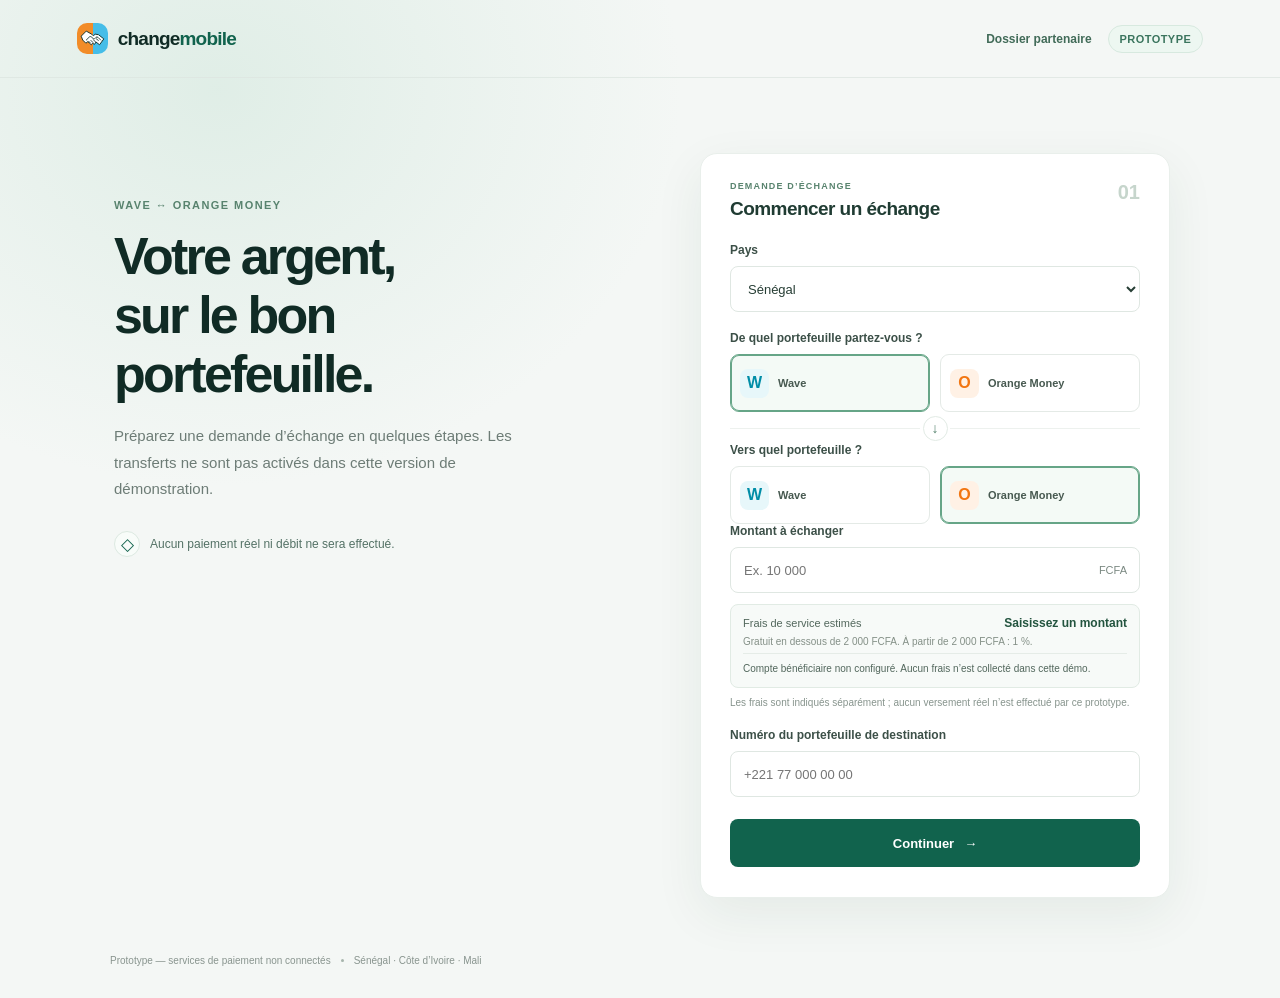
==== index.html @ ef7eeb21 "Add files via upload" ====
<!doctype html>
<html lang="fr">
  <head>
    <meta charset="UTF-8" />
    <meta name="viewport" content="width=device-width, initial-scale=1" />
    <meta name="theme-color" content="#102b25" />
    <meta name="apple-mobile-web-app-capable" content="yes" />
    <meta name="apple-mobile-web-app-status-bar-style" content="default" />
    <meta name="apple-mobile-web-app-title" content="Change Mobile" />
    <meta
      name="description"
      content="Prototype de demandes d'échange entre portefeuilles mobile money."
    />
    <title>Change Mobile — Échange mobile money</title>
    <link rel="manifest" href="manifest.json" />
    <link rel="icon" href="icon.svg" type="image/svg+xml" />
    <link rel="apple-touch-icon" href="apple-touch-icon.png" />
    <link rel="stylesheet" href="styles.css" />
    <script src="app.js" defer></script>
  </head>
  <body>
    <header class="topbar">
      <a class="brand" href="#" aria-label="Change Mobile, accueil">
        <span class="brand-mark" aria-hidden="true">
          <svg viewBox="0 0 64 48" focusable="false">
            <path class="handshake-shape" d="M3 18 16 5l14 8 4 4 5-4 8 1 14 11-11 15-9-7-4 6-5-3-3 4-5-4-4-4-5 4-8-8Z" />
            <path class="handshake-detail" d="m16 28 8-8a4 4 0 0 1 5 0l7 6 5-5a4 4 0 0 1 5 0l7 7M22 31l4 4m2-6 5 5m2-6 5 5m2-8 5 4" />
          </svg>
        </span>
        <span>change<span class="brand-light">mobile</span></span>
      </a>
      <nav class="topbar-actions" aria-label="Navigation principale">
        <a class="partner-link" href="presentation-partenaire.html">Dossier partenaire</a>
        <span class="prototype-badge">Prototype</span>
      </nav>
    </header>

    <main class="layout">
      <section class="intro" aria-labelledby="page-title">
        <p class="eyebrow">WAVE ↔ ORANGE MONEY</p>
        <h1 id="page-title">Votre argent,<br />sur le bon portefeuille.</h1>
        <p class="intro-copy">
          Préparez une demande d’échange en quelques étapes. Les transferts ne
          sont pas activés dans cette version de démonstration.
        </p>
        <div class="trust-note">
          <span class="lock-icon" aria-hidden="true">◇</span>
          <span>Aucun paiement réel ni débit ne sera effectué.</span>
        </div>
      </section>

      <section class="panel" aria-labelledby="form-title">
        <div class="panel-heading">
          <div>
            <p class="step-label">DEMANDE D’ÉCHANGE</p>
            <h2 id="form-title">Commencer un échange</h2>
          </div>
          <span class="step-number" aria-hidden="true">01</span>
        </div>

        <form id="exchange-form">
          <label for="country">Pays</label>
          <select id="country" name="country" required>
            <option value="SN">Sénégal</option>
            <option value="CI">Côte d’Ivoire</option>
            <option value="ML">Mali</option>
          </select>

          <fieldset class="wallet-fieldset">
            <legend>De quel portefeuille partez-vous ?</legend>
            <div class="wallet-options">
              <label class="wallet-option">
                <input type="radio" name="source" value="Wave" checked />
                <span class="wallet-card wave-card">
                  <span class="wallet-logo wave-logo" aria-hidden="true">W</span>
                  <span>Wave</span>
                </span>
              </label>
              <label class="wallet-option">
                <input type="radio" name="source" value="Orange Money" />
                <span class="wallet-card orange-card">
                  <span class="wallet-logo orange-logo" aria-hidden="true">O</span>
                  <span>Orange Money</span>
                </span>
              </label>
            </div>
          </fieldset>

          <div class="direction-row" aria-hidden="true">
            <span></span>
            <span class="direction-icon">↓</span>
            <span></span>
          </div>

          <fieldset class="wallet-fieldset destination-fieldset">
            <legend>Vers quel portefeuille ?</legend>
            <div class="wallet-options">
              <label class="wallet-option">
                <input type="radio" name="destination" value="Wave" />
                <span class="wallet-card wave-card">
                  <span class="wallet-logo wave-logo" aria-hidden="true">W</span>
                  <span>Wave</span>
                </span>
              </label>
              <label class="wallet-option">
                <input type="radio" name="destination" value="Orange Money" checked />
                <span class="wallet-card orange-card">
                  <span class="wallet-logo orange-logo" aria-hidden="true">O</span>
                  <span>Orange Money</span>
                </span>
              </label>
            </div>
          </fieldset>

          <label for="amount">Montant à échanger</label>
          <div class="amount-wrap">
            <input
              id="amount"
              name="amount"
              type="number"
              min="1"
              step="1"
              inputmode="numeric"
              placeholder="Ex. 10 000"
              required
            />
            <span id="currency-label" class="currency-label">FCFA</span>
          </div>
          <div class="fee-estimate" aria-live="polite">
            <span>Frais de service estimés</span>
            <strong id="fee-amount">Saisissez un montant</strong>
            <p id="fee-note">Gratuit en dessous de 2 000 FCFA. À partir de 2 000 FCFA : 1 %.</p>
            <p class="fee-recipient">Compte bénéficiaire non configuré. Aucun frais n’est collecté dans cette démo.</p>
          </div>
          <p class="field-hint">Les frais sont indiqués séparément ; aucun versement réel n’est effectué par ce prototype.</p>

          <label for="phone">Numéro du portefeuille de destination</label>
          <input
            id="phone"
            name="phone"
            type="tel"
            inputmode="tel"
            autocomplete="tel"
            placeholder="+221 77 000 00 00"
            required
          />

          <button class="submit-button" type="submit">
            Continuer <span aria-hidden="true">→</span>
          </button>
          <p id="form-error" class="form-message error-message" role="alert"></p>
        </form>
      </section>

      <section id="request-section" class="request-section" aria-live="polite" hidden>
        <div class="request-card">
          <div class="request-icon" aria-hidden="true">✓</div>
          <div class="request-content">
            <p class="step-label">DEMANDE DE DÉMONSTRATION</p>
            <h2>Demande enregistrée</h2>
            <p id="request-summary"></p>
            <p class="request-warning">
              Ceci est une simulation locale. Aucun transfert n’a été effectué.
            </p>
          </div>
        </div>
      </section>

      <footer class="page-footer">
        <span>Prototype — services de paiement non connectés</span>
        <span class="footer-dot" aria-hidden="true"></span>
        <span>Sénégal · Côte d’Ivoire · Mali</span>
      </footer>
    </main>

    <script>
      if ("serviceWorker" in navigator && location.protocol !== "file:") {
        window.addEventListener("load", () => {
          navigator.serviceWorker.register("./service-worker.js");
        });
      }
    </script>
  </body>
</html>
---- styles.css ----
:root {
  color-scheme: light;
  font-family: "Segoe UI", sans-serif;
  color: #17352e;
  background: #f4f7f5;
  font-synthesis: none;
  text-rendering: optimizeLegibility;
  --green: #11634d;
  --dark-green: #102b25;
  --muted: #75827d;
  --line: #e4eae6;
}

* {
  box-sizing: border-box;
}

body {
  min-width: 320px;
  min-height: 100vh;
  margin: 0;
  background:
    radial-gradient(ellipse at 17% 9%, rgba(209, 231, 220, 0.58), transparent 29rem),
    #f4f7f5;
}

button,
input,
select {
  font: inherit;
}

.topbar {
  height: 78px;
  padding: 0 clamp(22px, 6vw, 92px);
  display: flex;
  align-items: center;
  justify-content: space-between;
  border-bottom: 1px solid rgba(222, 231, 225, 0.8);
}

.brand {
  display: inline-flex;
  align-items: center;
  gap: 10px;
  color: var(--dark-green);
  font-family: "Segoe UI", sans-serif;
  font-size: 19px;
  font-weight: 800;
  letter-spacing: -0.8px;
  text-decoration: none;
}

.brand-mark {
  width: 31px;
  height: 31px;
  display: grid;
  place-items: center;
  border-radius: 10px;
  background: linear-gradient(90deg, #f28c28 0 50%, #45bde8 50% 100%);
  color: white;
}

.brand-mark svg {
  width: 25px;
  height: 23px;
  overflow: visible;
}

.handshake-shape {
  fill: #fff;
  stroke: #17352e;
  stroke-linejoin: round;
  stroke-width: 2.5;
}

.handshake-detail {
  fill: none;
  stroke: #17352e;
  stroke-linecap: round;
  stroke-linejoin: round;
  stroke-width: 2.3;
}

.brand-light {
  color: var(--green);
}

.prototype-badge {
  padding: 7px 11px;
  border: 1px solid #d7e9df;
  border-radius: 30px;
  color: #3b755e;
  background: #edf7f1;
  font-size: 11px;
  font-weight: 700;
  letter-spacing: 0.04em;
  text-transform: uppercase;
}

.topbar-actions {
  display: flex;
  align-items: center;
  gap: 16px;
}

.partner-link {
  color: #416b58;
  font-size: 12px;
  font-weight: 600;
  text-decoration: none;
}

.partner-link:hover {
  color: var(--green);
  text-decoration: underline;
}

.layout {
  width: min(1060px, calc(100% - 44px));
  margin: 0 auto;
  display: grid;
  grid-template-columns: minmax(0, 1fr) minmax(390px, 470px);
  column-gap: clamp(42px, 8vw, 112px);
  align-items: start;
  padding: 75px 0 32px;
}

.intro {
  padding: 46px 0 0 4px;
}

.eyebrow,
.step-label {
  margin: 0 0 16px;
  color: #58836e;
  font-size: 11px;
  font-weight: 700;
  letter-spacing: 0.13em;
}

h1,
h2,
p {
  margin-top: 0;
}

h1 {
  margin-bottom: 20px;
  color: var(--dark-green);
  font-family: "Segoe UI", sans-serif;
  font-size: clamp(36px, 4.2vw, 52px);
  font-weight: 700;
  letter-spacing: -2.8px;
  line-height: 1.13;
}

.intro-copy {
  max-width: 415px;
  margin-bottom: 29px;
  color: #6d7c76;
  font-size: 15px;
  line-height: 1.75;
}

.trust-note {
  display: flex;
  align-items: center;
  gap: 10px;
  color: #547266;
  font-size: 12px;
}

.lock-icon {
  width: 26px;
  height: 26px;
  display: grid;
  place-items: center;
  border: 1px solid #dce9e1;
  border-radius: 50%;
  background: #f8fcf9;
  color: var(--green);
  font-size: 17px;
}

.panel {
  padding: 27px 29px 30px;
  border: 1px solid #e9efeb;
  border-radius: 17px;
  background: #fff;
  box-shadow: 0 16px 50px rgba(28, 64, 48, 0.07);
}

.panel-heading {
  display: flex;
  align-items: flex-start;
  justify-content: space-between;
  margin-bottom: 23px;
}

.panel-heading .step-label {
  margin-bottom: 7px;
  font-size: 9px;
}

h2 {
  margin-bottom: 0;
  color: #203c33;
  font-family: "Segoe UI", sans-serif;
  font-size: 19px;
  letter-spacing: -0.55px;
}

.step-number {
  color: #c6d5cc;
  font-family: "Segoe UI", sans-serif;
  font-size: 20px;
  font-weight: 700;
}

form > label,
.wallet-fieldset legend {
  display: block;
  margin-bottom: 9px;
  color: #3c5048;
  font-size: 12px;
  font-weight: 600;
}

select,
input[type="tel"],
input[type="number"] {
  width: 100%;
  min-height: 46px;
  padding: 0 13px;
  border: 1px solid #dfe7e2;
  border-radius: 8px;
  outline: none;
  background-color: #fff;
  color: #273e35;
  font-size: 13px;
  transition: border-color 0.15s, box-shadow 0.15s;
}

select:focus,
input:focus {
  border-color: #58a080;
  box-shadow: 0 0 0 3px rgba(17, 99, 77, 0.09);
}

.wallet-fieldset {
  min-width: 0;
  margin: 19px 0 0;
  padding: 0;
  border: 0;
}

.wallet-fieldset legend {
  padding: 0;
}

.wallet-options {
  display: grid;
  grid-template-columns: 1fr 1fr;
  gap: 10px;
}

.wallet-option {
  position: relative;
  cursor: pointer;
}

.wallet-option input {
  position: absolute;
  width: 1px;
  height: 1px;
  opacity: 0;
}

.wallet-card {
  min-height: 58px;
  display: flex;
  align-items: center;
  gap: 9px;
  padding: 9px;
  border: 1px solid #e4eae6;
  border-radius: 9px;
  color: #475950;
  font-size: 11px;
  font-weight: 600;
  transition: border-color 0.15s, background 0.15s;
}

.wallet-option input:checked + .wallet-card {
  border-color: #66a587;
  background: #f4faf6;
  box-shadow: inset 0 0 0 1px #66a587;
}

.wallet-option input:focus-visible + .wallet-card {
  outline: 3px solid rgba(17, 99, 77, 0.18);
}

.wallet-logo {
  width: 29px;
  height: 29px;
  display: grid;
  place-items: center;
  border-radius: 8px;
  font-family: "Segoe UI", sans-serif;
  font-size: 16px;
  font-weight: 800;
}

.wave-logo {
  background: #e7f7fa;
  color: #008da7;
}

.orange-logo {
  background: #fff1e5;
  color: #f27612;
}

.direction-row {
  height: 30px;
  display: grid;
  grid-template-columns: 1fr 30px 1fr;
  align-items: center;
  margin: 1px 0 0;
}

.direction-row span:first-child,
.direction-row span:last-child {
  height: 1px;
  background: #edf1ee;
}

.direction-icon {
  width: 25px;
  height: 25px;
  display: grid;
  place-items: center;
  justify-self: center;
  border: 1px solid #e2ebe5;
  border-radius: 50%;
  background: white;
  color: #53816b;
  font-size: 14px;
}

.destination-fieldset {
  margin-top: 0;
}

.amount-wrap {
  position: relative;
}

.amount-wrap input {
  padding-right: 76px;
  appearance: textfield;
}

.amount-wrap input::-webkit-inner-spin-button,
.amount-wrap input::-webkit-outer-spin-button {
  margin: 0;
  appearance: none;
}

.currency-label {
  position: absolute;
  top: 50%;
  right: 13px;
  color: #7b8982;
  font-size: 11px;
  transform: translateY(-50%);
}

.field-hint {
  margin: 7px 0 18px;
  color: #87948d;
  font-size: 10px;
  line-height: 1.5;
}

.fee-estimate {
  display: grid;
  grid-template-columns: 1fr auto;
  gap: 4px 10px;
  align-items: center;
  margin-top: 11px;
  padding: 11px 12px;
  border: 1px solid #e1ebe4;
  border-radius: 8px;
  background: #f7faf8;
  color: #52675c;
  font-size: 11px;
}

.fee-estimate strong {
  color: #23543f;
  font-size: 12px;
}

.fee-estimate p {
  grid-column: 1 / -1;
  margin: 0;
  color: #849087;
  font-size: 10px;
  line-height: 1.5;
}

.fee-estimate .fee-recipient {
  padding-top: 7px;
  border-top: 1px solid #e5ece7;
  color: #52675c;
}

.fee-recipient strong {
  font-size: inherit;
}

.submit-button {
  width: 100%;
  min-height: 48px;
  display: flex;
  align-items: center;
  justify-content: center;
  gap: 10px;
  margin-top: 22px;
  border: 0;
  border-radius: 8px;
  background: var(--green);
  color: white;
  cursor: pointer;
  font-size: 13px;
  font-weight: 700;
  transition: background 0.15s, transform 0.15s;
}

.submit-button:hover {
  background: #0e563f;
}

.submit-button:active {
  transform: translateY(1px);
}

.form-message {
  min-height: 0;
  margin: 0;
  font-size: 12px;
}

.error-message:not(:empty) {
  margin-top: 11px;
  color: #b43d32;
}

.request-section {
  grid-column: 1 / -1;
  margin-top: 26px;
}

.request-card {
  display: flex;
  align-items: flex-start;
  gap: 15px;
  padding: 20px;
  border: 1px solid #dcece1;
  border-radius: 12px;
  background: #f8fcf9;
}

.request-icon {
  width: 33px;
  height: 33px;
  flex: 0 0 auto;
  display: grid;
  place-items: center;
  border-radius: 50%;
  background: #e1f2e7;
  color: #23794c;
  font-weight: 700;
}

.request-content .step-label {
  margin-bottom: 6px;
  font-size: 9px;
}

.request-content h2 {
  margin-bottom: 8px;
}

.request-content p {
  margin-bottom: 0;
  color: #61746a;
  font-size: 12px;
  line-height: 1.6;
}

.request-content .request-warning {
  margin-top: 6px;
  color: #8b6b32;
}

.page-footer {
  grid-column: 1 / -1;
  display: flex;
  align-items: center;
  gap: 10px;
  margin: 57px 0 0;
  color: #89958f;
  font-size: 10px;
}

.footer-dot {
  width: 3px;
  height: 3px;
  border-radius: 50%;
  background: #a6b4ac;
}

@media (max-width: 760px) {
  .topbar {
    height: 66px;
    padding: 0 20px;
  }

  .topbar-actions {
    gap: 9px;
  }

  .partner-link {
    font-size: 11px;
  }

  .prototype-badge {
    padding: 6px 8px;
    font-size: 9px;
  }

  .layout {
    width: min(500px, calc(100% - 32px));
    grid-template-columns: 1fr;
    gap: 25px;
    padding: 35px 0 24px;
  }

  .intro {
    padding: 0 3px;
  }

  .eyebrow {
    margin-bottom: 10px;
  }

  h1 {
    margin-bottom: 12px;
    font-size: clamp(34px, 9vw, 43px);
    letter-spacing: -2px;
  }

  .intro-copy {
    margin-bottom: 15px;
    font-size: 13px;
    line-height: 1.6;
  }

  .panel {
    padding: 23px 20px 24px;
  }

  .request-section,
  .page-footer {
    grid-column: 1;
  }

  .page-footer {
    flex-wrap: wrap;
    margin-top: 10px;
    line-height: 1.7;
  }
}

@media (max-width: 370px) {
  .panel {
    padding-right: 15px;
    padding-left: 15px;
  }

  .wallet-card {
    gap: 6px;
    padding: 7px;
    font-size: 10px;
  }
}
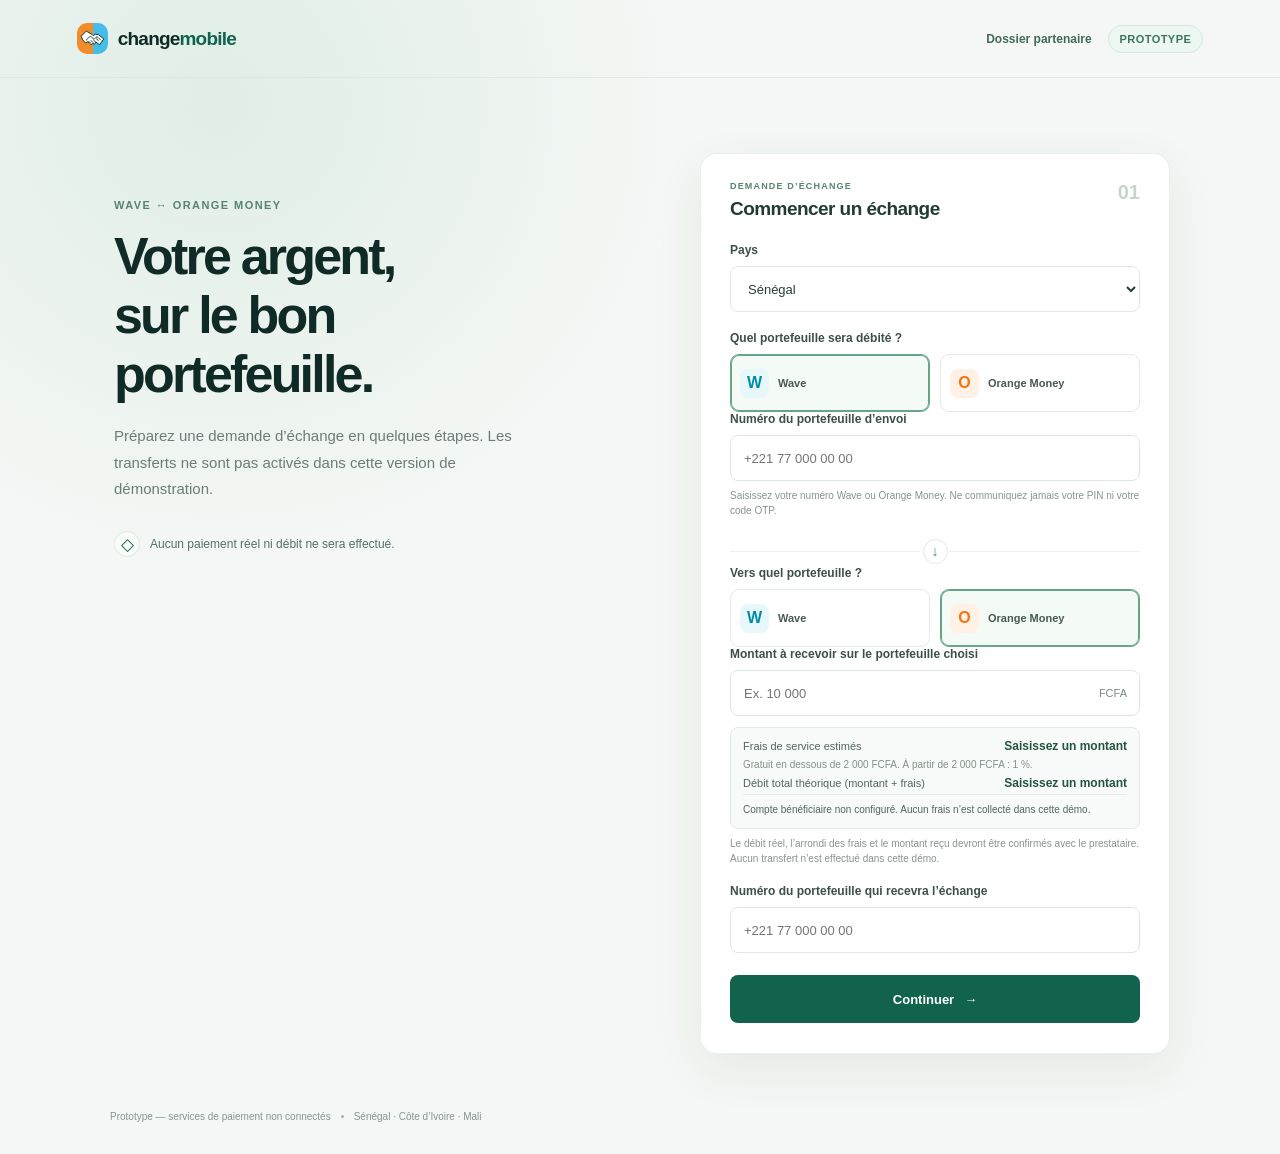
==== commit ff67fab8: "Add sender wallet and fee debit estimate" ====
--- a/index.html
+++ b/index.html
@@ -67,7 +67,7 @@
           </select>
 
           <fieldset class="wallet-fieldset">
-            <legend>De quel portefeuille partez-vous ?</legend>
+            <legend>Quel portefeuille sera débité ?</legend>
             <div class="wallet-options">
               <label class="wallet-option">
                 <input type="radio" name="source" value="Wave" checked />
@@ -85,6 +85,18 @@
               </label>
             </div>
           </fieldset>
+
+          <label for="sender-phone">Numéro du portefeuille d’envoi</label>
+          <input
+            id="sender-phone"
+            name="senderPhone"
+            type="tel"
+            inputmode="tel"
+            autocomplete="tel"
+            placeholder="+221 77 000 00 00"
+            required
+          />
+          <p class="field-hint">Saisissez votre numéro Wave ou Orange Money. Ne communiquez jamais votre PIN ni votre code OTP.</p>
 
           <div class="direction-row" aria-hidden="true">
             <span></span>
@@ -112,7 +124,7 @@
             </div>
           </fieldset>
 
-          <label for="amount">Montant à échanger</label>
+          <label for="amount">Montant à recevoir sur le portefeuille choisi</label>
           <div class="amount-wrap">
             <input
               id="amount"
@@ -130,11 +142,13 @@
             <span>Frais de service estimés</span>
             <strong id="fee-amount">Saisissez un montant</strong>
             <p id="fee-note">Gratuit en dessous de 2 000 FCFA. À partir de 2 000 FCFA : 1 %.</p>
+            <span>Débit total théorique (montant + frais)</span>
+            <strong id="total-debit">Saisissez un montant</strong>
             <p class="fee-recipient">Compte bénéficiaire non configuré. Aucun frais n’est collecté dans cette démo.</p>
           </div>
-          <p class="field-hint">Les frais sont indiqués séparément ; aucun versement réel n’est effectué par ce prototype.</p>
+          <p class="field-hint">Le débit réel, l’arrondi des frais et le montant reçu devront être confirmés avec le prestataire. Aucun transfert n’est effectué dans cette démo.</p>
 
-          <label for="phone">Numéro du portefeuille de destination</label>
+          <label for="phone">Numéro du portefeuille qui recevra l’échange</label>
           <input
             id="phone"
             name="phone"
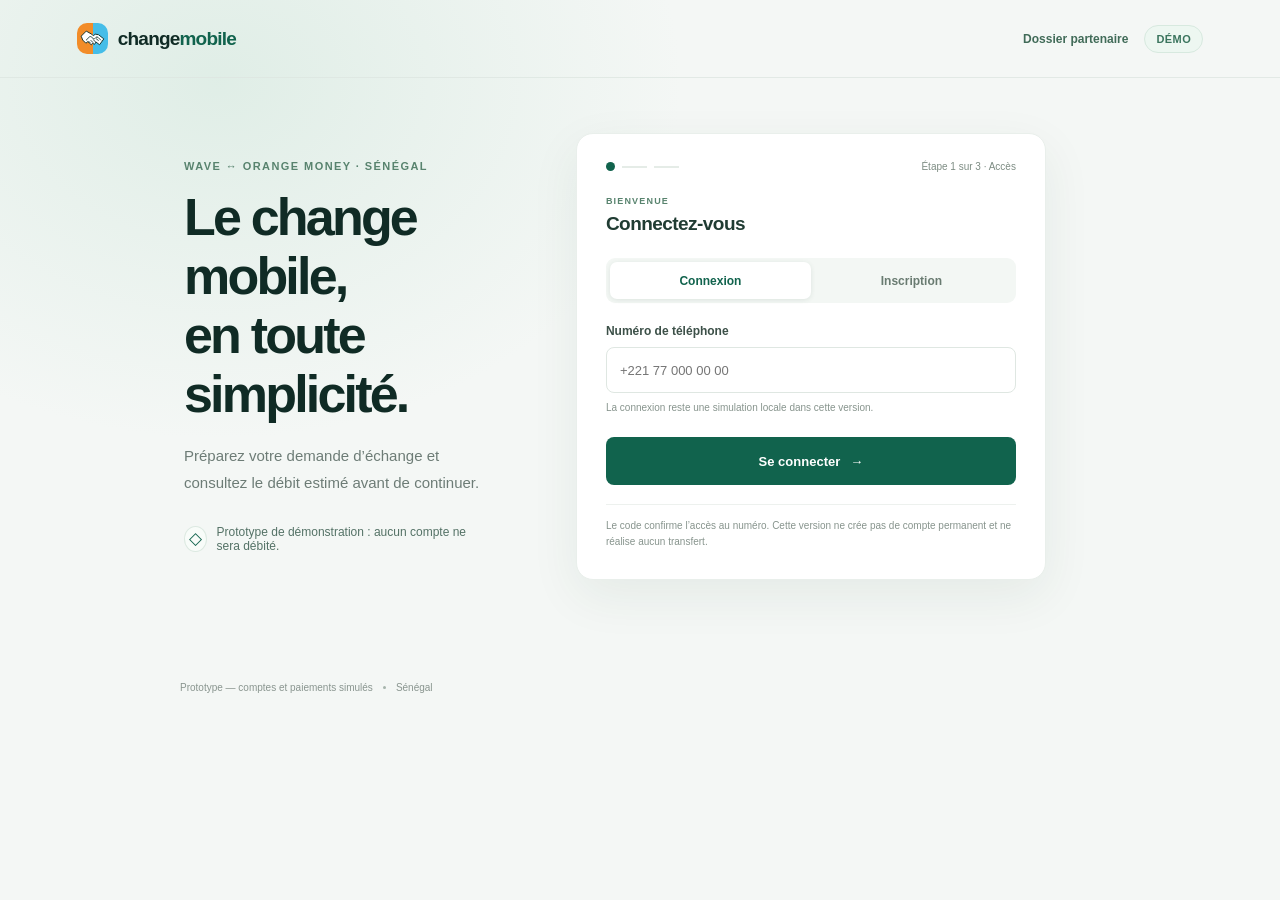
==== commit 266b5bbd: "Configure Twilio phone verification" ====
--- a/index.html
+++ b/index.html
@@ -10,6 +10,10 @@
     <meta
       name="description"
       content="Prototype de demandes d'échange entre portefeuilles mobile money."
+    />
+    <meta
+      name="auth-api-base-url"
+      content="https://change-mobile-auth.deurgeunet.workers.dev"
     />
     <title>Change Mobile — Échange mobile money</title>
     <link rel="manifest" href="manifest.json" />
@@ -31,159 +35,179 @@
       </a>
       <nav class="topbar-actions" aria-label="Navigation principale">
         <a class="partner-link" href="presentation-partenaire.html">Dossier partenaire</a>
-        <span class="prototype-badge">Prototype</span>
+        <button id="logout-button" class="text-button" type="button" hidden>Se déconnecter</button>
+        <span class="prototype-badge">Démo</span>
       </nav>
     </header>
 
-    <main class="layout">
-      <section class="intro" aria-labelledby="page-title">
-        <p class="eyebrow">WAVE ↔ ORANGE MONEY</p>
-        <h1 id="page-title">Votre argent,<br />sur le bon portefeuille.</h1>
-        <p class="intro-copy">
-          Préparez une demande d’échange en quelques étapes. Les transferts ne
-          sont pas activés dans cette version de démonstration.
-        </p>
+    <main class="app-layout">
+      <section class="intro app-intro" aria-labelledby="page-title">
+        <p class="eyebrow">WAVE ↔ ORANGE MONEY · SÉNÉGAL</p>
+        <h1 id="page-title">Le change mobile,<br />en toute simplicité.</h1>
+        <p class="intro-copy">Préparez votre demande d’échange et consultez le débit estimé avant de continuer.</p>
         <div class="trust-note">
           <span class="lock-icon" aria-hidden="true">◇</span>
-          <span>Aucun paiement réel ni débit ne sera effectué.</span>
+          <span>Prototype de démonstration : aucun compte ne sera débité.</span>
         </div>
       </section>
 
-      <section class="panel" aria-labelledby="form-title">
-        <div class="panel-heading">
-          <div>
-            <p class="step-label">DEMANDE D’ÉCHANGE</p>
-            <h2 id="form-title">Commencer un échange</h2>
-          </div>
-          <span class="step-number" aria-hidden="true">01</span>
+      <section class="panel app-panel" aria-label="Parcours Change Mobile">
+        <div id="step-indicator" class="step-indicator" aria-label="Étape 1 sur 3">
+          <span class="step-dot is-active"></span><span></span><span></span>
+          <p id="step-caption">Étape 1 sur 3 · Accès</p>
         </div>
 
-        <form id="exchange-form">
-          <label for="country">Pays</label>
-          <select id="country" name="country" required>
-            <option value="SN">Sénégal</option>
-            <option value="CI">Côte d’Ivoire</option>
-            <option value="ML">Mali</option>
-          </select>
-
-          <fieldset class="wallet-fieldset">
-            <legend>Quel portefeuille sera débité ?</legend>
-            <div class="wallet-options">
-              <label class="wallet-option">
-                <input type="radio" name="source" value="Wave" checked />
-                <span class="wallet-card wave-card">
-                  <span class="wallet-logo wave-logo" aria-hidden="true">W</span>
-                  <span>Wave</span>
-                </span>
+        <section id="auth-screen" class="app-screen" aria-labelledby="auth-title">
+          <div class="panel-heading">
+            <div>
+              <p class="step-label">BIENVENUE</p>
+              <h2 id="auth-title">Connectez-vous</h2>
+            </div>
+          </div>
+          <div class="auth-tabs" role="tablist" aria-label="Connexion ou inscription">
+            <button id="login-tab" class="auth-tab is-selected" type="button" role="tab" aria-selected="true" aria-controls="login-form">Connexion</button>
+            <button id="signup-tab" class="auth-tab" type="button" role="tab" aria-selected="false" aria-controls="signup-form">Inscription</button>
+          </div>
+
+          <form id="login-form" class="auth-form">
+            <label for="login-phone">Numéro de téléphone</label>
+            <input id="login-phone" name="phone" type="tel" inputmode="tel" autocomplete="tel" placeholder="+221 77 000 00 00" required />
+            <p class="field-hint">La connexion reste une simulation locale dans cette version.</p>
+            <button class="submit-button" type="submit">Se connecter <span aria-hidden="true">→</span></button>
+          </form>
+
+          <form id="signup-form" class="auth-form" hidden>
+            <label for="first-name">Prénom</label>
+            <input id="first-name" name="firstName" type="text" autocomplete="given-name" maxlength="60" required />
+            <label for="last-name">Nom</label>
+            <input id="last-name" name="lastName" type="text" autocomplete="family-name" maxlength="60" required />
+            <label for="signup-phone">Numéro de téléphone</label>
+            <input id="signup-phone" name="phone" type="tel" inputmode="tel" autocomplete="tel" placeholder="+221 77 000 00 00" required />
+            <fieldset class="channel-fieldset">
+              <legend>Recevoir le code par</legend>
+              <label><input type="radio" name="channel" value="sms" checked /> SMS</label>
+              <label><input type="radio" name="channel" value="whatsapp" /> WhatsApp</label>
+            </fieldset>
+            <p class="field-hint">Un code à usage unique sera envoyé pour confirmer que vous avez accès à ce numéro.</p>
+            <button class="submit-button" type="submit">Recevoir mon code <span aria-hidden="true">→</span></button>
+          </form>
+          <form id="verification-form" class="auth-form" hidden>
+            <p id="verification-destination" class="verification-destination"></p>
+            <label for="verification-code">Code de confirmation</label>
+            <input id="verification-code" name="code" type="text" inputmode="numeric" autocomplete="one-time-code" pattern="[0-9]{4,10}" maxlength="10" placeholder="Saisissez le code reçu" required />
+            <button class="submit-button" type="submit">Confirmer mon numéro <span aria-hidden="true">→</span></button>
+            <div class="verification-actions">
+              <button id="resend-code" class="text-button" type="button">Renvoyer le code</button>
+              <button id="change-phone" class="text-button" type="button">Modifier le numéro</button>
+            </div>
+          </form>
+          <p id="auth-error" class="form-message error-message" role="alert"></p>
+          <p class="demo-notice">Le code confirme l’accès au numéro. Cette version ne crée pas de compte permanent et ne réalise aucun transfert.</p>
+        </section>
+
+        <section id="direction-screen" class="app-screen" aria-labelledby="direction-title" hidden>
+          <div class="panel-heading">
+            <div>
+              <p class="step-label">NOUVEL ÉCHANGE</p>
+              <h2 id="direction-title">Choisissez le sens du change</h2>
+            </div>
+            <span class="step-number">01</span>
+          </div>
+          <fieldset class="wallet-fieldset route-fieldset">
+            <legend>Je veux échanger</legend>
+            <label class="route-option">
+              <input type="radio" name="route" value="wave-orange" checked />
+              <span class="route-card">
+                <span class="wallet-logo wave-logo" aria-hidden="true">W</span><strong>Wave</strong>
+                <span class="route-arrow" aria-hidden="true">→</span>
+                <span class="wallet-logo orange-logo" aria-hidden="true">O</span><strong>Orange Money</strong>
+              </span>
+            </label>
+            <label class="route-option">
+              <input type="radio" name="route" value="orange-wave" />
+              <span class="route-card">
+                <span class="wallet-logo orange-logo" aria-hidden="true">O</span><strong>Orange Money</strong>
+                <span class="route-arrow" aria-hidden="true">→</span>
+                <span class="wallet-logo wave-logo" aria-hidden="true">W</span><strong>Wave</strong>
+              </span>
+            </label>
+          </fieldset>
+          <p class="field-hint">Le premier portefeuille sera celui depuis lequel le montant sera envoyé.</p>
+          <button id="to-details" class="submit-button" type="button">Suivant <span aria-hidden="true">→</span></button>
+          <button id="logout-from-route" class="secondary-button" type="button">Retour à la connexion</button>
+        </section>
+
+        <section id="details-screen" class="app-screen" aria-labelledby="details-title" hidden>
+          <div class="panel-heading">
+            <div>
+              <p class="step-label">DÉTAILS DE L’ÉCHANGE</p>
+              <h2 id="details-title">Préparez votre transfert</h2>
+            </div>
+            <span class="step-number">02</span>
+          </div>
+          <p id="route-summary" class="route-summary"></p>
+          <form id="exchange-form">
+            <fieldset class="wallet-fieldset number-choice-fieldset">
+              <legend>Numéro du portefeuille de départ</legend>
+              <label class="number-choice">
+                <input type="radio" name="numberChoice" value="registered" checked />
+                <span>Mon numéro inscrit <strong id="registered-phone-label"></strong></span>
               </label>
-              <label class="wallet-option">
-                <input type="radio" name="source" value="Orange Money" />
-                <span class="wallet-card orange-card">
-                  <span class="wallet-logo orange-logo" aria-hidden="true">O</span>
-                  <span>Orange Money</span>
-                </span>
+              <label class="number-choice">
+                <input type="radio" name="numberChoice" value="alternate" />
+                <span>Utiliser un autre numéro</span>
               </label>
-            </div>
-          </fieldset>
-
-          <label for="sender-phone">Numéro du portefeuille d’envoi</label>
-          <input
-            id="sender-phone"
-            name="senderPhone"
-            type="tel"
-            inputmode="tel"
-            autocomplete="tel"
-            placeholder="+221 77 000 00 00"
-            required
-          />
-          <p class="field-hint">Saisissez votre numéro Wave ou Orange Money. Ne communiquez jamais votre PIN ni votre code OTP.</p>
-
-          <div class="direction-row" aria-hidden="true">
-            <span></span>
-            <span class="direction-icon">↓</span>
-            <span></span>
-          </div>
-
-          <fieldset class="wallet-fieldset destination-fieldset">
-            <legend>Vers quel portefeuille ?</legend>
-            <div class="wallet-options">
-              <label class="wallet-option">
-                <input type="radio" name="destination" value="Wave" />
-                <span class="wallet-card wave-card">
-                  <span class="wallet-logo wave-logo" aria-hidden="true">W</span>
-                  <span>Wave</span>
-                </span>
-              </label>
-              <label class="wallet-option">
-                <input type="radio" name="destination" value="Orange Money" checked />
-                <span class="wallet-card orange-card">
-                  <span class="wallet-logo orange-logo" aria-hidden="true">O</span>
-                  <span>Orange Money</span>
-                </span>
-              </label>
-            </div>
-          </fieldset>
-
-          <label for="amount">Montant à recevoir sur le portefeuille choisi</label>
-          <div class="amount-wrap">
-            <input
-              id="amount"
-              name="amount"
-              type="number"
-              min="1"
-              step="1"
-              inputmode="numeric"
-              placeholder="Ex. 10 000"
-              required
-            />
-            <span id="currency-label" class="currency-label">FCFA</span>
-          </div>
-          <div class="fee-estimate" aria-live="polite">
-            <span>Frais de service estimés</span>
-            <strong id="fee-amount">Saisissez un montant</strong>
-            <p id="fee-note">Gratuit en dessous de 2 000 FCFA. À partir de 2 000 FCFA : 1 %.</p>
-            <span>Débit total théorique (montant + frais)</span>
-            <strong id="total-debit">Saisissez un montant</strong>
-            <p class="fee-recipient">Compte bénéficiaire non configuré. Aucun frais n’est collecté dans cette démo.</p>
-          </div>
-          <p class="field-hint">Le débit réel, l’arrondi des frais et le montant reçu devront être confirmés avec le prestataire. Aucun transfert n’est effectué dans cette démo.</p>
-
-          <label for="phone">Numéro du portefeuille qui recevra l’échange</label>
-          <input
-            id="phone"
-            name="phone"
-            type="tel"
-            inputmode="tel"
-            autocomplete="tel"
-            placeholder="+221 77 000 00 00"
-            required
-          />
-
-          <button class="submit-button" type="submit">
-            Continuer <span aria-hidden="true">→</span>
-          </button>
-          <p id="form-error" class="form-message error-message" role="alert"></p>
-        </form>
+            </fieldset>
+            <div id="alternate-phone-wrap" hidden>
+              <label for="alternate-phone">Autre numéro du portefeuille de départ</label>
+              <input id="alternate-phone" name="alternatePhone" type="tel" inputmode="tel" autocomplete="tel" placeholder="+221 77 000 00 00" />
+            </div>
+
+            <div class="wallet-selected">
+              <span class="wallet-logo" id="source-wallet-logo" aria-hidden="true">W</span>
+              <span>Portefeuille de départ</span>
+              <strong id="source-wallet-name">Wave</strong>
+            </div>
+
+            <label for="destination-phone">Numéro du portefeuille qui recevra le change</label>
+            <input id="destination-phone" name="destinationPhone" type="tel" inputmode="tel" autocomplete="tel" placeholder="+221 77 000 00 00" required />
+
+            <label for="amount">Montant que le bénéficiaire doit recevoir</label>
+            <div class="amount-wrap">
+              <input id="amount" name="amount" type="number" min="1" step="1" inputmode="numeric" placeholder="Ex. 10 000" required />
+              <span class="currency-label">FCFA</span>
+            </div>
+            <div class="fee-estimate" aria-live="polite">
+              <span>Frais de service estimés</span>
+              <strong id="fee-amount">Saisissez un montant</strong>
+              <p id="fee-note">Gratuit en dessous de 2 000 FCFA. À partir de 2 000 FCFA : 1 %.</p>
+              <span>Débit total estimé</span>
+              <strong id="total-debit">Saisissez un montant</strong>
+              <p class="fee-recipient">Estimation de démonstration. Aucun débit ni transfert réel.</p>
+            </div>
+            <p class="field-hint">Les frais sont ajoutés au montant demandé. L’arrondi et le débit réel devront être validés avec le prestataire.</p>
+            <p id="form-error" class="form-message error-message" role="alert"></p>
+            <div class="button-row">
+              <button id="back-to-direction" class="secondary-button" type="button">Retour</button>
+              <button class="submit-button" type="submit">Voir le récapitulatif <span aria-hidden="true">→</span></button>
+            </div>
+          </form>
+        </section>
+
+        <section id="confirmation-screen" class="app-screen" aria-labelledby="confirmation-title" aria-live="polite" hidden>
+          <div class="request-icon" aria-hidden="true">✓</div>
+          <p class="step-label">RÉCAPITULATIF DE DÉMONSTRATION</p>
+          <h2 id="confirmation-title">Vérifiez votre demande</h2>
+          <p id="request-summary" class="confirmation-summary"></p>
+          <p class="request-warning">Cette demande est fictive : aucun paiement ni transfert n’a été effectué.</p>
+          <button id="new-exchange" class="submit-button" type="button">Préparer un autre échange</button>
+        </section>
       </section>
 
-      <section id="request-section" class="request-section" aria-live="polite" hidden>
-        <div class="request-card">
-          <div class="request-icon" aria-hidden="true">✓</div>
-          <div class="request-content">
-            <p class="step-label">DEMANDE DE DÉMONSTRATION</p>
-            <h2>Demande enregistrée</h2>
-            <p id="request-summary"></p>
-            <p class="request-warning">
-              Ceci est une simulation locale. Aucun transfert n’a été effectué.
-            </p>
-          </div>
-        </div>
-      </section>
-
       <footer class="page-footer">
-        <span>Prototype — services de paiement non connectés</span>
+        <span>Prototype — comptes et paiements simulés</span>
         <span class="footer-dot" aria-hidden="true"></span>
-        <span>Sénégal · Côte d’Ivoire · Mali</span>
+        <span>Sénégal</span>
       </footer>
     </main>
 
--- a/styles.css
+++ b/styles.css
@@ -597,3 +597,368 @@
     font-size: 10px;
   }
 }
+
+[hidden] {
+  display: none !important;
+}
+
+.app-layout {
+  width: min(920px, calc(100% - 40px));
+  margin: 0 auto;
+  display: grid;
+  grid-template-columns: minmax(0, 0.85fr) minmax(360px, 470px);
+  gap: clamp(30px, 7vw, 90px);
+  align-items: center;
+  padding: 55px 0 30px;
+}
+
+.app-intro {
+  padding-top: 0;
+}
+
+.app-panel {
+  width: 100%;
+}
+
+.step-indicator {
+  display: flex;
+  align-items: center;
+  gap: 7px;
+  margin-bottom: 24px;
+}
+
+.step-indicator > span:not(.step-dot) {
+  width: 25px;
+  height: 2px;
+  background: #e5ece7;
+}
+
+.step-dot {
+  width: 9px;
+  height: 9px;
+  border-radius: 50%;
+  background: #e0e8e2;
+}
+
+.step-dot.is-active {
+  background: var(--green);
+}
+
+.step-indicator p {
+  margin: 0 0 0 auto;
+  color: #7d8c83;
+  font-size: 10px;
+}
+
+.auth-tabs {
+  display: grid;
+  grid-template-columns: 1fr 1fr;
+  margin-bottom: 21px;
+  padding: 4px;
+  border-radius: 9px;
+  background: #f3f7f4;
+}
+
+.auth-tab {
+  min-height: 37px;
+  border: 0;
+  border-radius: 7px;
+  background: transparent;
+  color: #697b71;
+  cursor: pointer;
+  font-size: 12px;
+  font-weight: 600;
+}
+
+.auth-tab.is-selected {
+  background: #fff;
+  color: var(--green);
+  box-shadow: 0 1px 5px rgba(28, 64, 48, 0.1);
+}
+
+.auth-form {
+  display: block;
+}
+
+.auth-form input[type="text"] {
+  width: 100%;
+  min-height: 46px;
+  margin-bottom: 16px;
+  padding: 0 13px;
+  border: 1px solid #dfe7e2;
+  border-radius: 8px;
+  outline: none;
+  color: #273e35;
+  font-size: 13px;
+}
+
+.auth-form button:disabled {
+  cursor: wait;
+  opacity: 0.65;
+}
+
+.channel-fieldset {
+  display: grid;
+  grid-template-columns: auto auto;
+  justify-content: start;
+  gap: 8px 16px;
+  margin: 14px 0 0;
+  padding: 0;
+  border: 0;
+  color: #52675c;
+  font-size: 12px;
+}
+
+.channel-fieldset legend {
+  grid-column: 1 / -1;
+  margin-bottom: 8px;
+  color: #3c5048;
+  font-size: 12px;
+  font-weight: 600;
+}
+
+.channel-fieldset label {
+  display: inline-flex;
+  align-items: center;
+  gap: 6px;
+  cursor: pointer;
+}
+
+.channel-fieldset input {
+  accent-color: var(--green);
+}
+
+.verification-destination {
+  margin: 0 0 18px;
+  padding: 11px 12px;
+  border-radius: 8px;
+  background: #f4faf6;
+  color: #416b58;
+  font-size: 11px;
+  line-height: 1.5;
+}
+
+.verification-actions {
+  display: flex;
+  justify-content: space-between;
+  gap: 12px;
+  margin-top: 12px;
+}
+
+.verification-actions .text-button {
+  padding: 6px 0;
+}
+
+.demo-notice {
+  margin: 19px 0 0;
+  padding-top: 13px;
+  border-top: 1px solid #edf1ee;
+  color: #87948d;
+  font-size: 10px;
+  line-height: 1.55;
+}
+
+.text-button,
+.secondary-button {
+  border: 0;
+  background: transparent;
+  color: #416b58;
+  cursor: pointer;
+  font-size: 11px;
+  font-weight: 600;
+}
+
+.secondary-button {
+  min-height: 43px;
+  padding: 0 12px;
+  border: 1px solid #e1e9e3;
+  border-radius: 8px;
+}
+
+.route-fieldset {
+  display: grid;
+  gap: 10px;
+}
+
+.route-option {
+  position: relative;
+  cursor: pointer;
+}
+
+.route-option input,
+.number-choice input {
+  accent-color: var(--green);
+}
+
+.route-option input {
+  position: absolute;
+  top: 50%;
+  left: 12px;
+  z-index: 1;
+  transform: translateY(-50%);
+}
+
+.route-card {
+  min-height: 62px;
+  display: flex;
+  align-items: center;
+  gap: 7px;
+  padding: 10px 10px 10px 34px;
+  border: 1px solid #e4eae6;
+  border-radius: 9px;
+  color: #475950;
+  font-size: 10px;
+}
+
+.route-option input:checked + .route-card {
+  border-color: #66a587;
+  background: #f4faf6;
+  box-shadow: inset 0 0 0 1px #66a587;
+}
+
+.route-arrow {
+  margin: 0 2px;
+  color: #829188;
+  font-size: 15px;
+}
+
+.number-choice-fieldset {
+  margin: 0 0 18px;
+}
+
+.number-choice-fieldset legend {
+  margin-bottom: 10px;
+}
+
+.number-choice {
+  display: flex;
+  align-items: center;
+  gap: 8px;
+  min-height: 37px;
+  color: #52675c;
+  font-size: 11px;
+}
+
+.number-choice strong {
+  margin-left: 3px;
+  color: #263f34;
+}
+
+.wallet-selected {
+  display: flex;
+  align-items: center;
+  gap: 9px;
+  margin: 0 0 18px;
+  padding: 10px 12px;
+  border: 1px solid #e4eae6;
+  border-radius: 8px;
+  color: #718078;
+  font-size: 11px;
+}
+
+.wallet-selected strong {
+  margin-left: auto;
+  color: #344d41;
+}
+
+.button-row {
+  display: grid;
+  grid-template-columns: auto 1fr;
+  align-items: center;
+  gap: 10px;
+}
+
+.button-row .submit-button {
+  margin-top: 18px;
+}
+
+.route-summary {
+  margin: -6px 0 18px;
+  padding: 10px 12px;
+  border-radius: 8px;
+  background: #f4faf6;
+  color: var(--green);
+  font-size: 13px;
+  font-weight: 700;
+  text-align: center;
+}
+
+.confirmation-summary {
+  margin: 15px 0;
+  color: #52675c;
+  font-size: 13px;
+  line-height: 1.7;
+}
+
+.request-warning {
+  margin: 0;
+  padding: 12px;
+  border-radius: 8px;
+  background: #fff8eb;
+  color: #8b6b32;
+  font-size: 11px;
+  line-height: 1.55;
+}
+
+.confirmation-screen .request-icon {
+  margin-bottom: 16px;
+}
+
+.page-footer {
+  grid-column: 1 / -1;
+  margin-top: 12px;
+}
+
+@media (max-width: 760px) {
+  .app-layout {
+    width: min(500px, calc(100% - 32px));
+    grid-template-columns: 1fr;
+    gap: 22px;
+    padding: 30px 0 24px;
+  }
+
+  .app-intro {
+    padding: 0 3px;
+  }
+
+  .app-intro h1 {
+    font-size: clamp(31px, 8vw, 40px);
+  }
+
+  .app-intro .intro-copy {
+    display: none;
+  }
+
+  .app-intro .trust-note {
+    font-size: 10px;
+  }
+
+  .app-panel {
+    padding: 22px 20px 24px;
+  }
+
+  .page-footer {
+    flex-wrap: wrap;
+    margin-top: 0;
+    line-height: 1.7;
+  }
+}
+
+@media (max-width: 370px) {
+  .app-panel {
+    padding-right: 15px;
+    padding-left: 15px;
+  }
+
+  .route-card {
+    gap: 4px;
+    padding-right: 6px;
+    font-size: 9px;
+  }
+}
+
+@media (max-width: 480px) {
+  .topbar .partner-link {
+    display: none;
+  }
+}
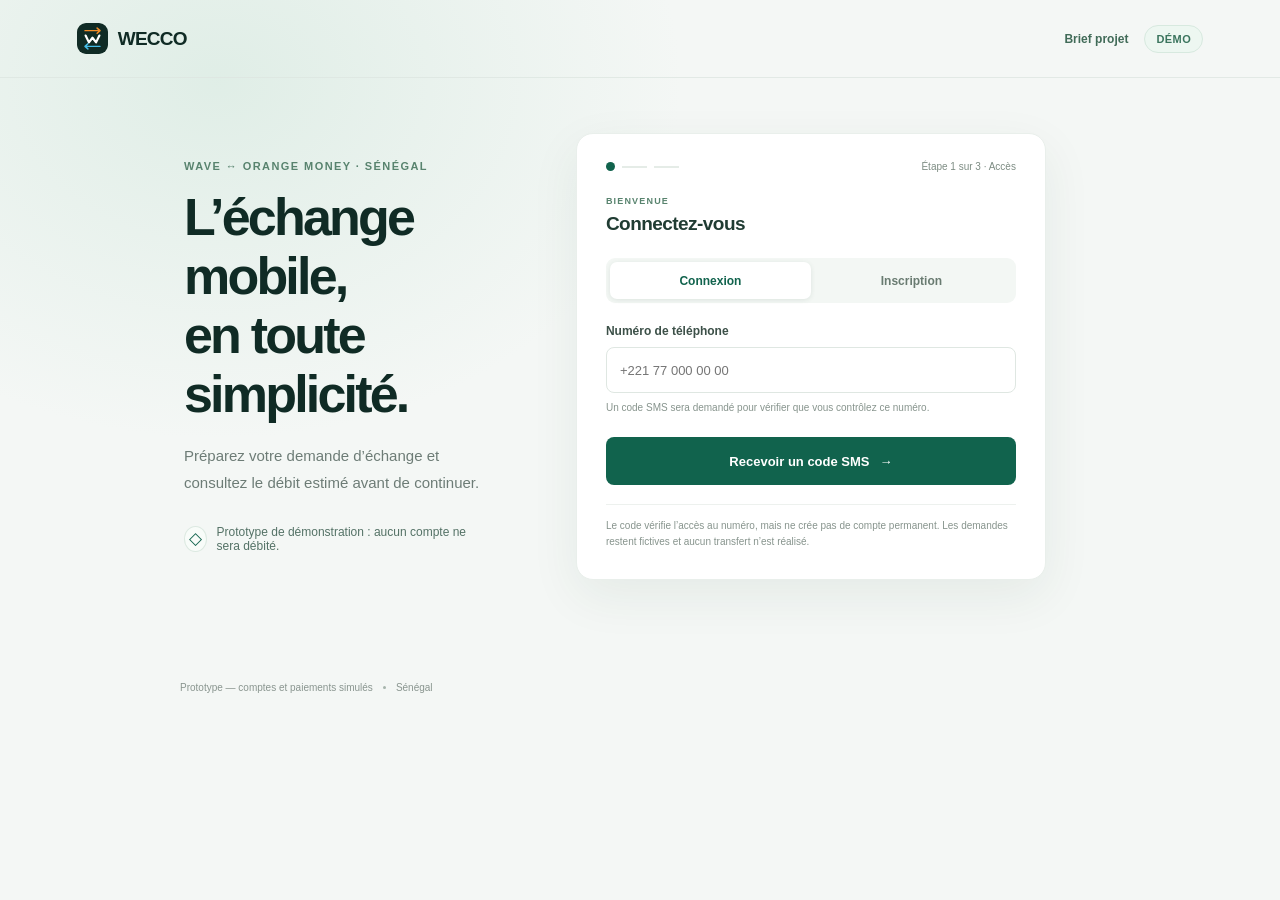
==== commit 8fd421ce: "Refresh WECCO branding and development brief" ====
--- a/index.html
+++ b/index.html
@@ -6,7 +6,7 @@
     <meta name="theme-color" content="#102b25" />
     <meta name="apple-mobile-web-app-capable" content="yes" />
     <meta name="apple-mobile-web-app-status-bar-style" content="default" />
-    <meta name="apple-mobile-web-app-title" content="Change Mobile" />
+    <meta name="apple-mobile-web-app-title" content="WECCO" />
     <meta
       name="description"
       content="Prototype de demandes d'échange entre portefeuilles mobile money."
@@ -15,26 +15,21 @@
       name="auth-api-base-url"
       content="https://change-mobile-auth.deurgeunet.workers.dev"
     />
-    <title>Change Mobile — Échange mobile money</title>
+    <title>WECCO — Échange mobile money</title>
     <link rel="manifest" href="manifest.json" />
-    <link rel="icon" href="icon.svg" type="image/svg+xml" />
-    <link rel="apple-touch-icon" href="apple-touch-icon.png" />
+    <link rel="icon" href="icon.svg?brand=wecco-v2" type="image/svg+xml" />
+    <link rel="apple-touch-icon" href="apple-touch-icon.png?brand=wecco-v2" />
     <link rel="stylesheet" href="styles.css" />
     <script src="app.js" defer></script>
   </head>
   <body>
     <header class="topbar">
-      <a class="brand" href="#" aria-label="Change Mobile, accueil">
-        <span class="brand-mark" aria-hidden="true">
-          <svg viewBox="0 0 64 48" focusable="false">
-            <path class="handshake-shape" d="M3 18 16 5l14 8 4 4 5-4 8 1 14 11-11 15-9-7-4 6-5-3-3 4-5-4-4-4-5 4-8-8Z" />
-            <path class="handshake-detail" d="m16 28 8-8a4 4 0 0 1 5 0l7 6 5-5a4 4 0 0 1 5 0l7 7M22 31l4 4m2-6 5 5m2-6 5 5m2-8 5 4" />
-          </svg>
-        </span>
-        <span>change<span class="brand-light">mobile</span></span>
+      <a class="brand" href="#" aria-label="WECCO, accueil">
+        <img class="brand-mark" src="icon.svg?brand=wecco-v2" alt="" aria-hidden="true" />
+        <span>WECCO</span>
       </a>
       <nav class="topbar-actions" aria-label="Navigation principale">
-        <a class="partner-link" href="presentation-partenaire.html">Dossier partenaire</a>
+        <a class="partner-link" href="presentation-partenaire.html">Brief projet</a>
         <button id="logout-button" class="text-button" type="button" hidden>Se déconnecter</button>
         <span class="prototype-badge">Démo</span>
       </nav>
@@ -43,7 +38,7 @@
     <main class="app-layout">
       <section class="intro app-intro" aria-labelledby="page-title">
         <p class="eyebrow">WAVE ↔ ORANGE MONEY · SÉNÉGAL</p>
-        <h1 id="page-title">Le change mobile,<br />en toute simplicité.</h1>
+        <h1 id="page-title">L’échange mobile,<br />en toute simplicité.</h1>
         <p class="intro-copy">Préparez votre demande d’échange et consultez le débit estimé avant de continuer.</p>
         <div class="trust-note">
           <span class="lock-icon" aria-hidden="true">◇</span>
@@ -51,7 +46,7 @@
         </div>
       </section>
 
-      <section class="panel app-panel" aria-label="Parcours Change Mobile">
+      <section class="panel app-panel" aria-label="Parcours WECCO">
         <div id="step-indicator" class="step-indicator" aria-label="Étape 1 sur 3">
           <span class="step-dot is-active"></span><span></span><span></span>
           <p id="step-caption">Étape 1 sur 3 · Accès</p>
@@ -72,8 +67,8 @@
           <form id="login-form" class="auth-form">
             <label for="login-phone">Numéro de téléphone</label>
             <input id="login-phone" name="phone" type="tel" inputmode="tel" autocomplete="tel" placeholder="+221 77 000 00 00" required />
-            <p class="field-hint">La connexion reste une simulation locale dans cette version.</p>
-            <button class="submit-button" type="submit">Se connecter <span aria-hidden="true">→</span></button>
+            <p class="field-hint">Un code SMS sera demandé pour vérifier que vous contrôlez ce numéro.</p>
+            <button class="submit-button" type="submit">Recevoir un code SMS <span aria-hidden="true">→</span></button>
           </form>
 
           <form id="signup-form" class="auth-form" hidden>
@@ -95,14 +90,14 @@
             <p id="verification-destination" class="verification-destination"></p>
             <label for="verification-code">Code de confirmation</label>
             <input id="verification-code" name="code" type="text" inputmode="numeric" autocomplete="one-time-code" pattern="[0-9]{4,10}" maxlength="10" placeholder="Saisissez le code reçu" required />
-            <button class="submit-button" type="submit">Confirmer mon numéro <span aria-hidden="true">→</span></button>
+            <button id="confirm-code" class="submit-button" type="submit">Confirmer mon numéro →</button>
             <div class="verification-actions">
               <button id="resend-code" class="text-button" type="button">Renvoyer le code</button>
               <button id="change-phone" class="text-button" type="button">Modifier le numéro</button>
             </div>
           </form>
           <p id="auth-error" class="form-message error-message" role="alert"></p>
-          <p class="demo-notice">Le code confirme l’accès au numéro. Cette version ne crée pas de compte permanent et ne réalise aucun transfert.</p>
+          <p class="demo-notice">Le code vérifie l’accès au numéro, mais ne crée pas de compte permanent. Les demandes restent fictives et aucun transfert n’est réalisé.</p>
         </section>
 
         <section id="direction-screen" class="app-screen" aria-labelledby="direction-title" hidden>
--- a/styles.css
+++ b/styles.css
@@ -54,32 +54,8 @@
 .brand-mark {
   width: 31px;
   height: 31px;
-  display: grid;
-  place-items: center;
-  border-radius: 10px;
-  background: linear-gradient(90deg, #f28c28 0 50%, #45bde8 50% 100%);
-  color: white;
-}
-
-.brand-mark svg {
-  width: 25px;
-  height: 23px;
-  overflow: visible;
-}
-
-.handshake-shape {
-  fill: #fff;
-  stroke: #17352e;
-  stroke-linejoin: round;
-  stroke-width: 2.5;
-}
-
-.handshake-detail {
-  fill: none;
-  stroke: #17352e;
-  stroke-linecap: round;
-  stroke-linejoin: round;
-  stroke-width: 2.3;
+  display: block;
+  border-radius: 9px;
 }
 
 .brand-light {
